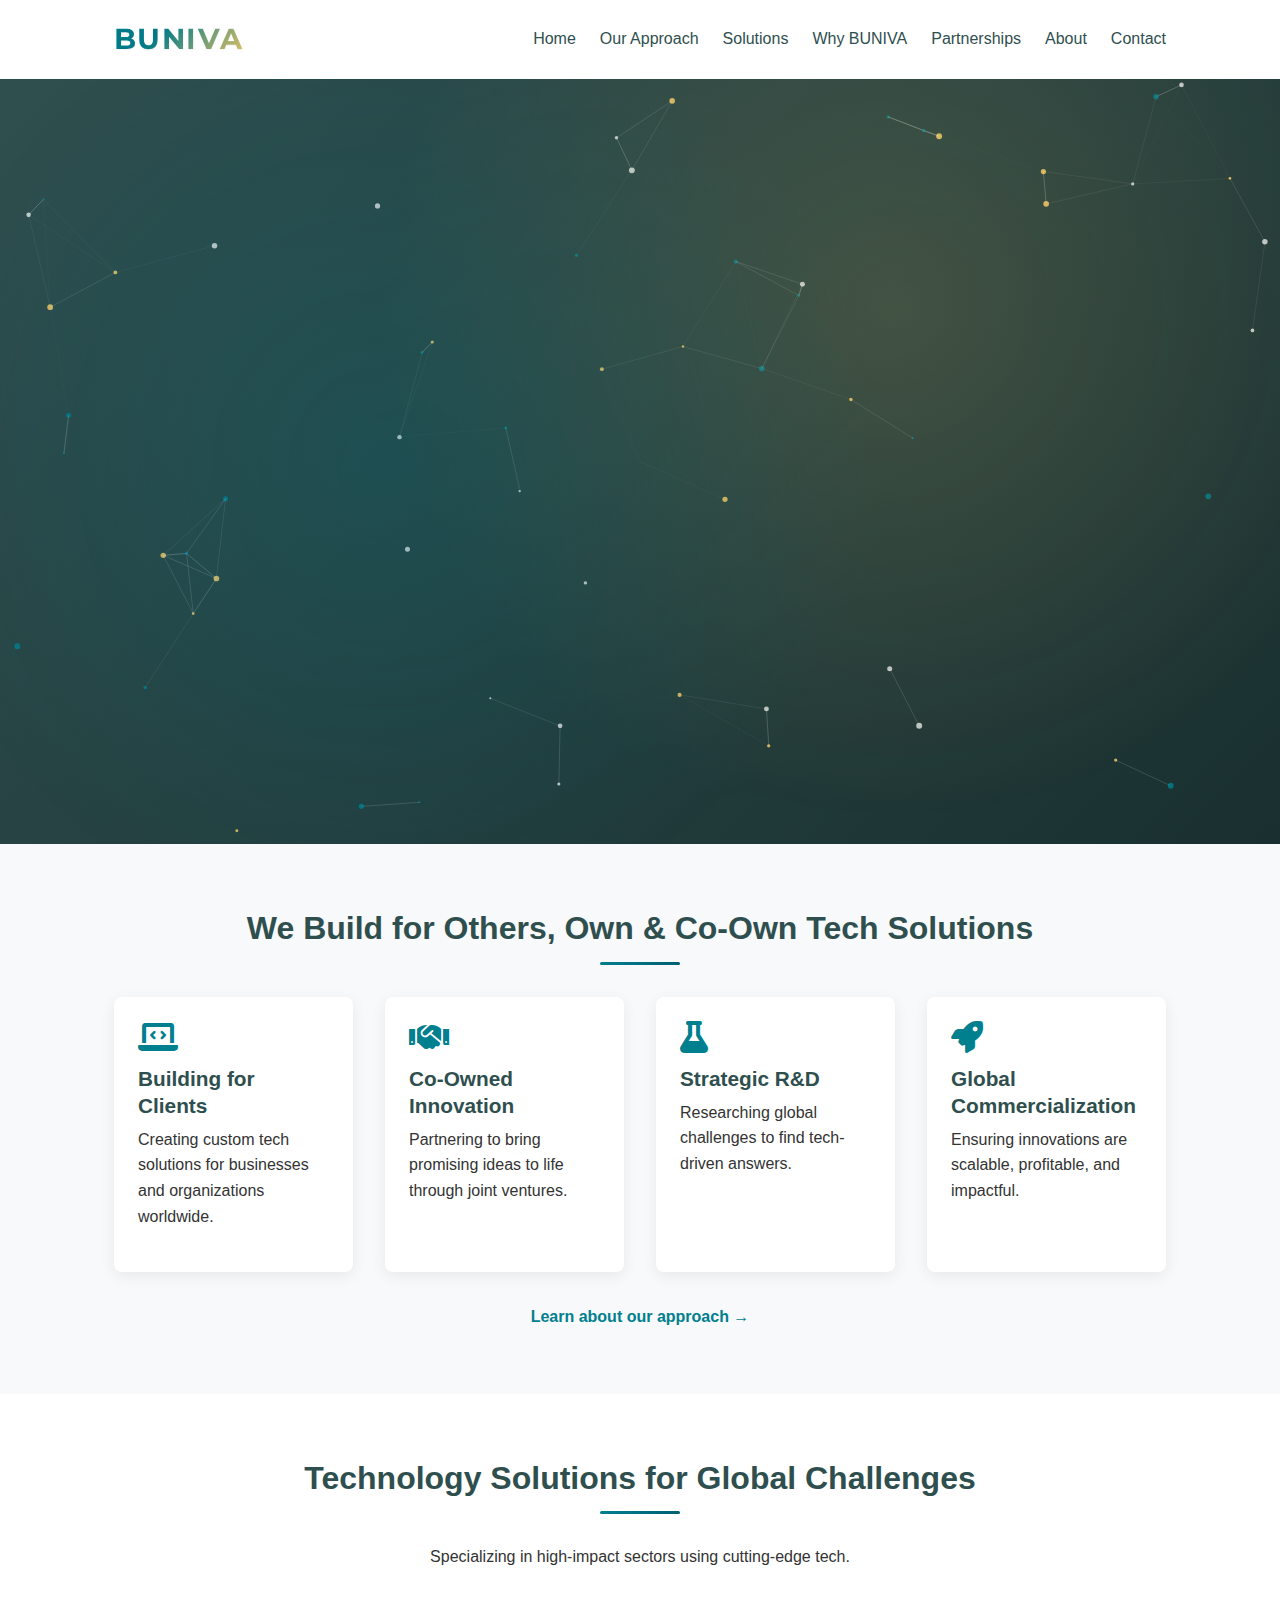
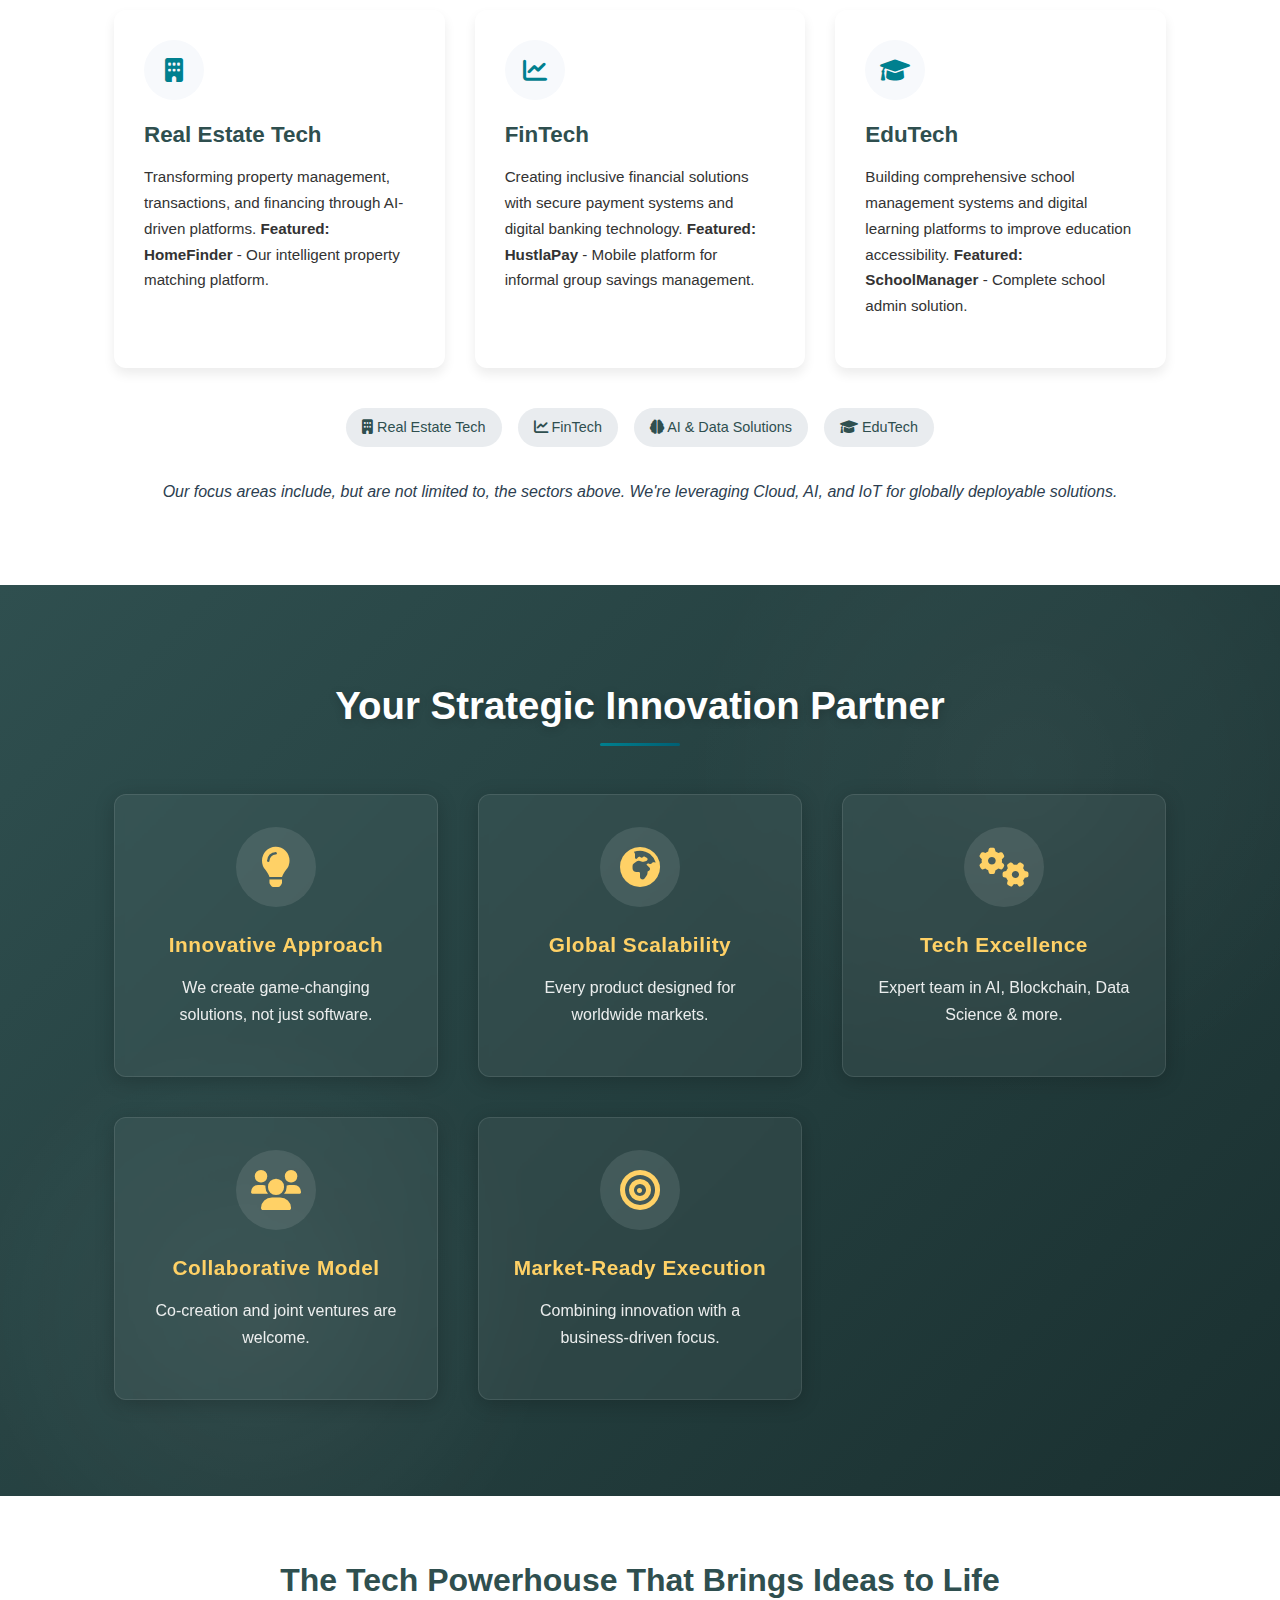
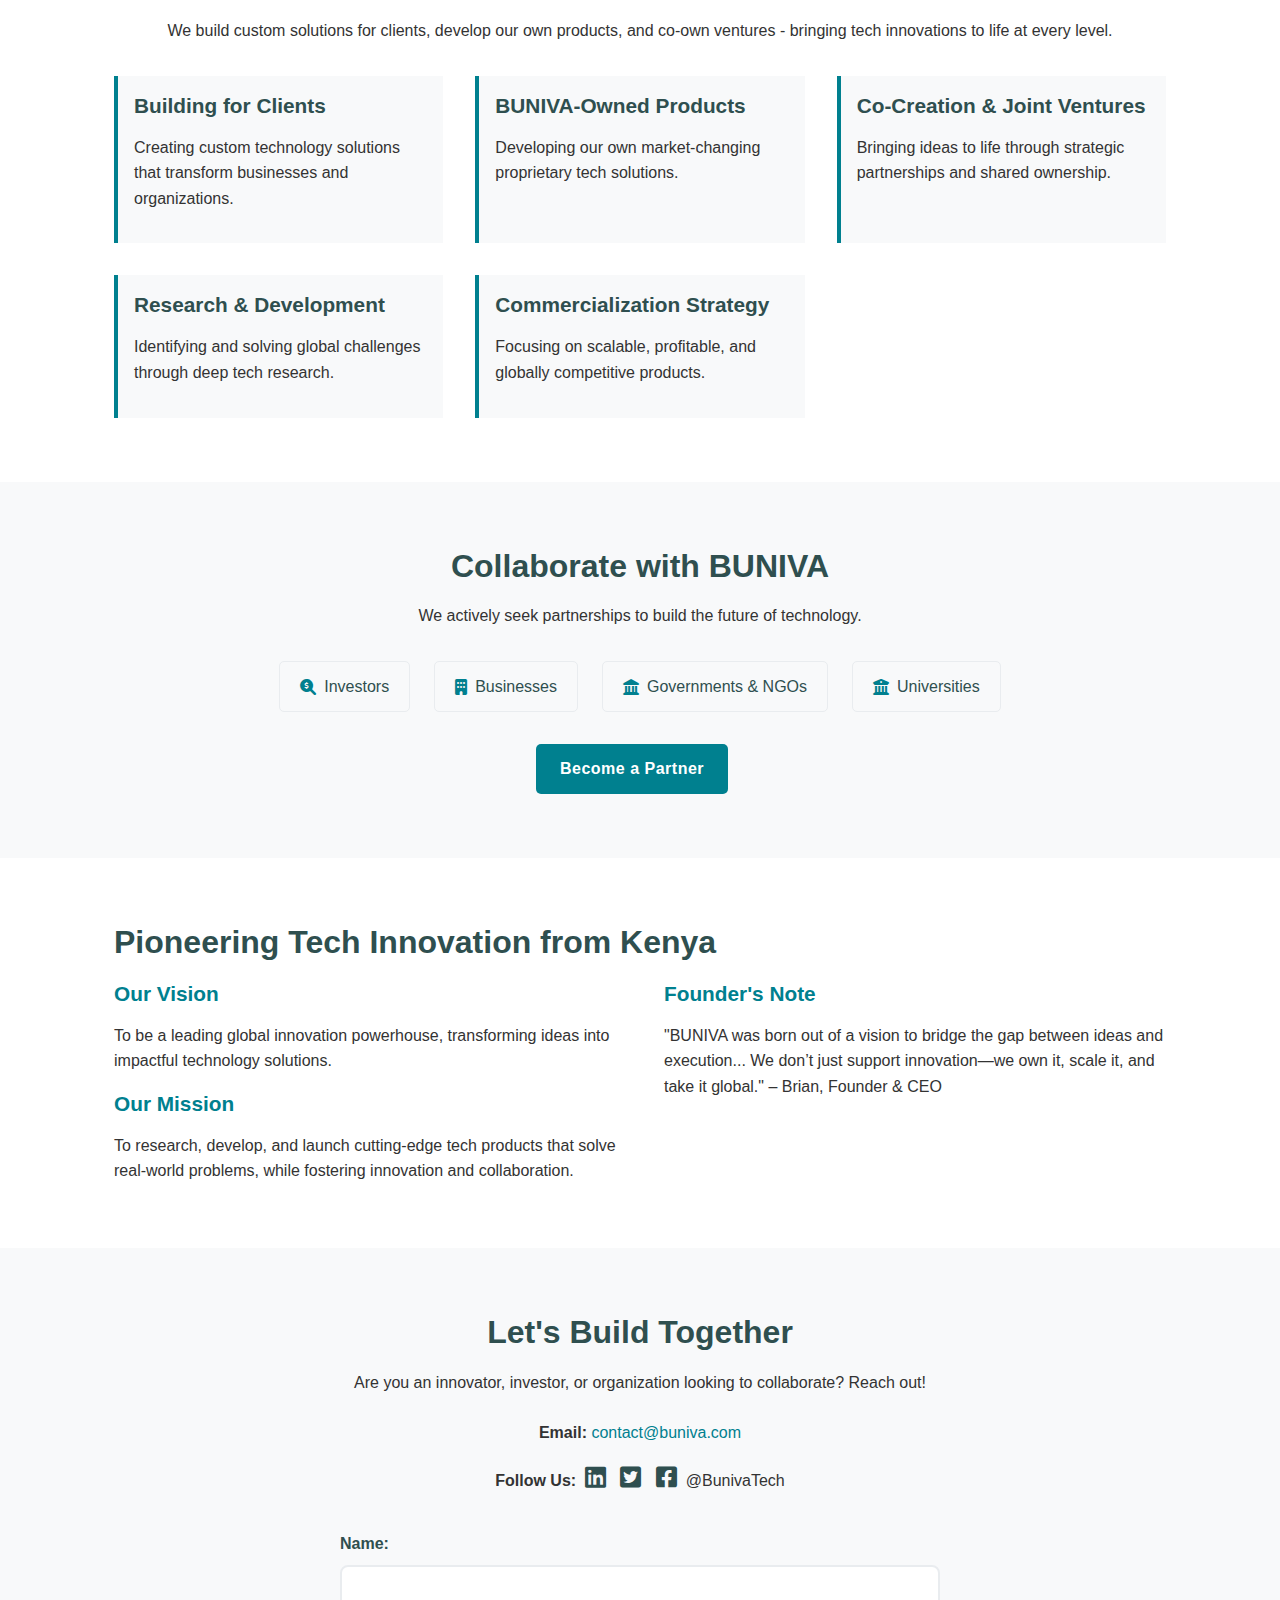
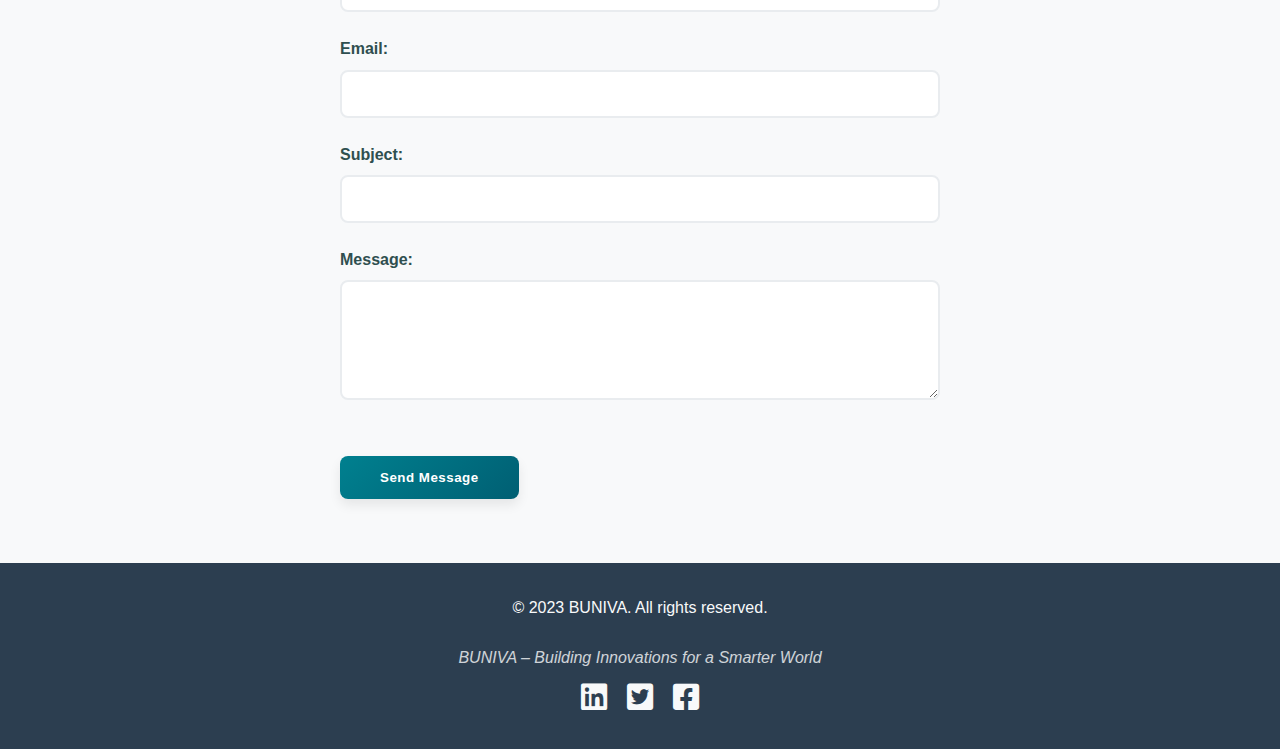
==== index.html @ febb6300 "Add files via upload" ====
<!DOCTYPE html>
<html lang="en">
<head>
    <meta charset="UTF-8">
    <meta name="viewport" content="width=device-width, initial-scale=1.0">    <title>BUNIVA - Building Innovations for a Smarter World</title>
    <!-- Google Fonts for Logo and Headings -->
    <link rel="preconnect" href="https://fonts.googleapis.com">
    <link rel="preconnect" href="https://fonts.gstatic.com" crossorigin>
    <link href="https://fonts.googleapis.com/css2?family=Montserrat:wght@400;500;600;700&family=Raleway:wght@400;500;600;700&display=swap" rel="stylesheet">
    <link rel="stylesheet" href="style.css">
    <!-- Link to Font Awesome for icons -->
    <link rel="stylesheet" href="https://cdnjs.cloudflare.com/ajax/libs/font-awesome/6.0.0/css/all.min.css">
</head>
<body>

    <header class="site-header">
        <div class="container header-container">
            <a href="#home" class="logo">BUNIVA</a>
            <nav class="main-nav" id="main-nav">
                <button class="nav-close-btn" id="nav-close-btn" aria-label="Close menu">×</button>
                <ul>
                    <li><a href="#home">Home</a></li>
                    <li><a href="#approach">Our Approach</a></li>
                    <li><a href="#solutions">Solutions</a></li>
                    <li><a href="#why-buniva">Why BUNIVA</a></li>
                    <li><a href="#partnerships">Partnerships</a></li>
                    <li><a href="#about">About</a></li>
                    <li><a href="#contact">Contact</a></li>
                </ul>
            </nav>
            <button class="nav-toggle-btn" id="nav-toggle-btn" aria-label="Open menu">☰</button>
        </div>
    </header>

    <main>        <!-- 1. Hero Section -->
        <section id="home" class="hero-section">
            <div id="particles-container" class="particles-container"></div>
            <div class="hero-gradient-overlay"></div>
            <div class="container">                <h1 class="dynamic-text">Bringing Tech Ideas to <span class="highlight">Life at Global Scale.</span></h1>
                <p class="subtitle">A tech powerhouse from Kenya that builds, owns, and co-owns impactful solutions for clients worldwide.</p>
                <div class="cta-buttons">
                    <a href="#solutions" class="btn btn-primary">Explore Solutions</a>
                    <a href="#partnerships" class="btn btn-secondary">Partner With Us</a>
                </div>
            </div>
        </section><!-- What We Do Snippet -->
        <section class="what-we-do-snippet">
            <div class="container">                 <h2 class="section-title animate-on-scroll">We Build for Others, Own & Co-Own Tech Solutions</h2>
                 <div class="features-grid">
                     <div class="feature-item animate-on-scroll" data-delay="0">
                         <i class="fas fa-laptop-code fa-2x"></i>
                         <h3>Building for Clients</h3>
                         <p>Creating custom tech solutions for businesses and organizations worldwide.</p>
                     </div>
                     <div class="feature-item animate-on-scroll" data-delay="150">
                         <i class="fas fa-handshake fa-2x"></i>
                         <h3>Co-Owned Innovation</h3>
                         <p>Partnering to bring promising ideas to life through joint ventures.</p>
                     </div>
                     <div class="feature-item animate-on-scroll" data-delay="300">
                         <i class="fas fa-flask fa-2x"></i>
                         <h3>Strategic R&D</h3>
                         <p>Researching global challenges to find tech-driven answers.</p>
                     </div>
                      <div class="feature-item animate-on-scroll" data-delay="450">
                         <i class="fas fa-rocket fa-2x"></i>
                         <h3>Global Commercialization</h3>
                         <p>Ensuring innovations are scalable, profitable, and impactful.</p>
                     </div>
                 </div>
                 <a href="#approach" class="link-more">Learn about our approach →</a>
            </div>
        </section>        <!-- 3. Solutions & Focus Areas -->
        <section id="solutions" class="solutions-section">
            <div class="container">
                <h2 class="section-title animate-on-scroll">Technology Solutions for Global Challenges</h2>
                <p class="animate-on-scroll">Specializing in high-impact sectors using cutting-edge tech.</p>
                
                <!-- New detailed solutions cards -->                <div class="solutions-cards">
                    <div class="solution-card animate-on-scroll" data-delay="100">
                        <div class="solution-icon">
                            <i class="fas fa-building"></i>
                        </div>
                        <h3>Real Estate Tech</h3>
                        <p>Transforming property management, transactions, and financing through AI-driven platforms. <strong>Featured: HomeFinder</strong> - Our intelligent property matching platform.</p>
                    </div>
                    
                    <div class="solution-card animate-on-scroll" data-delay="200">
                        <div class="solution-icon">
                            <i class="fas fa-chart-line"></i>
                        </div>
                        <h3>FinTech</h3>
                        <p>Creating inclusive financial solutions with secure payment systems and digital banking technology. <strong>Featured: HustlaPay</strong> - Mobile platform for informal group savings management.</p>
                    </div>
                    
                    <div class="solution-card animate-on-scroll" data-delay="300">
                        <div class="solution-icon">
                            <i class="fas fa-graduation-cap"></i>
                        </div>
                        <h3>EduTech</h3>
                        <p>Building comprehensive school management systems and digital learning platforms to improve education accessibility. <strong>Featured: SchoolManager</strong> - Complete school admin solution.</p>
                    </div>
                </div>
                  <div class="focus-areas-grid">
                    <div class="focus-area animate-on-scroll" data-delay="0"><i class="fas fa-building"></i> Real Estate Tech</div>
                    <div class="focus-area animate-on-scroll" data-delay="100"><i class="fas fa-chart-line"></i> FinTech</div>
                    <div class="focus-area animate-on-scroll" data-delay="200"><i class="fas fa-brain"></i> AI & Data Solutions</div>
                    <div class="focus-area animate-on-scroll" data-delay="300"><i class="fas fa-graduation-cap"></i> EduTech</div>
                </div>
                <p class="tech-highlight animate-on-scroll" data-delay="400">Our focus areas include, but are not limited to, the sectors above. We're leveraging Cloud, AI, and IoT for globally deployable solutions.</p>
            </div>
        </section><!-- 4. Why BUNIVA / UVP Highlights -->
        <section id="why-buniva" class="why-buniva-section">
            <div class="container">
                <h2 class="section-title animate-on-scroll">Your Strategic Innovation Partner</h2>
                <div class="benefits-grid">
                    <div class="benefit-item animate-on-scroll" data-delay="0">
                        <i class="fas fa-lightbulb fa-2x"></i>
                        <h3>Innovative Approach</h3>
                        <p>We create game-changing solutions, not just software.</p>
                    </div>
                    <div class="benefit-item animate-on-scroll" data-delay="150">
                        <i class="fas fa-globe-africa fa-2x"></i>
                        <h3>Global Scalability</h3>
                        <p>Every product designed for worldwide markets.</p>
                    </div>
                    <div class="benefit-item animate-on-scroll" data-delay="300">
                        <i class="fas fa-cogs fa-2x"></i>
                        <h3>Tech Excellence</h3>
                        <p>Expert team in AI, Blockchain, Data Science & more.</p>
                    </div>
                    <div class="benefit-item animate-on-scroll" data-delay="450">
                        <i class="fas fa-users fa-2x"></i>
                        <h3>Collaborative Model</h3>
                        <p>Co-creation and joint ventures are welcome.</p>
                    </div>
                    <div class="benefit-item animate-on-scroll" data-delay="600">
                        <i class="fas fa-bullseye fa-2x"></i>
                        <h3>Market-Ready Execution</h3>
                        <p>Combining innovation with a business-driven focus.</p>
                    </div>
                </div>
            </div>
        </section>

        <!-- 2. Our Approach -->
        <section id="approach" class="approach-section">
            <div class="container">                <h2>The Tech Powerhouse That Brings Ideas to Life</h2>
                <p>We build custom solutions for clients, develop our own products, and co-own ventures - bringing tech innovations to life at every level.</p>
                <div class="approach-details">
                    <article>
                        <h3>Building for Clients</h3>
                        <p>Creating custom technology solutions that transform businesses and organizations.</p>
                    </article>
                     <article>
                        <h3>BUNIVA-Owned Products</h3>
                        <p>Developing our own market-changing proprietary tech solutions.</p>
                    </article>
                     <article>
                        <h3>Co-Creation & Joint Ventures</h3>
                        <p>Bringing ideas to life through strategic partnerships and shared ownership.</p>
                    </article>
                     <article>
                        <h3>Research & Development</h3>
                        <p>Identifying and solving global challenges through deep tech research.</p>
                    </article>
                     <article>
                        <h3>Commercialization Strategy</h3>
                        <p>Focusing on scalable, profitable, and globally competitive products.</p>
                    </article>
                </div>
            </div>
        </section>

        <!-- 5. Partnerships -->
        <section id="partnerships" class="partnerships-section">
            <div class="container">
                <h2>Collaborate with BUNIVA</h2>
                <p>We actively seek partnerships to build the future of technology.</p>
                <div class="partner-types">
                    <div><i class="fas fa-search-dollar"></i> Investors</div>
                    <div><i class="fas fa-building"></i> Businesses</div>
                    <div><i class="fas fa-landmark"></i> Governments & NGOs</div>
                    <div><i class="fas fa-university"></i> Universities</div>
                </div>
                <a href="#contact" class="btn btn-primary">Become a Partner</a>
            </div>
        </section>

        <!-- 6. About Us -->
        <section id="about" class="about-section">
            <div class="container">
                <h2>Pioneering Tech Innovation from Kenya</h2>
                <div class="about-content">
                    <div>
                        <h3>Our Vision</h3>
                        <p>To be a leading global innovation powerhouse, transforming ideas into impactful technology solutions.</p>
                        <h3>Our Mission</h3>
                        <p>To research, develop, and launch cutting-edge tech products that solve real-world problems, while fostering innovation and collaboration.</p>
                    </div>
                    <div>
                        <h3>Founder's Note</h3>
                        <p>"BUNIVA was born out of a vision to bridge the gap between ideas and execution... We don’t just support innovation—we own it, scale it, and take it global." – Brian, Founder & CEO</p>
                    </div>
                </div>
            </div>
        </section>

        <!-- 7. Contact Us -->
        <section id="contact" class="contact-section">
            <div class="container">
                <h2>Let's Build Together</h2>
                <p>Are you an innovator, investor, or organization looking to collaborate? Reach out!</p>
                <div class="contact-details">
                    <p><strong>Email:</strong> <a href="mailto:contact@buniva.com">contact@buniva.com</a></p>
                    <p><strong>Follow Us:</strong>
                       <span class="social-links-inline">
                          <a href="#" aria-label="LinkedIn"><i class="fab fa-linkedin"></i></a>
                          <a href="#" aria-label="Twitter"><i class="fab fa-twitter-square"></i></a>
                          <a href="#" aria-label="Facebook"><i class="fab fa-facebook-square"></i></a>
                       </span> @BunivaTech
                    </p>
                </div>
                <form action="#" method="post" class="contact-form">
                    <div class="form-group">
                        <label for="name">Name:</label>
                        <input type="text" id="name" name="name" required>
                    </div>
                    <div class="form-group">
                        <label for="email">Email:</label>
                        <input type="email" id="email" name="email" required>
                    </div>
                    <div class="form-group">
                        <label for="subject">Subject:</label>
                        <input type="text" id="subject" name="subject">
                    </div>
                    <div class="form-group">
                        <label for="message">Message:</label>
                        <textarea id="message" name="message" rows="5" required></textarea>
                    </div>
                    <button type="submit" class="btn btn-primary">Send Message</button>
                </form>
            </div>
        </section>
    </main>

    <footer class="site-footer">
        <div class="container">
            <div class="footer-content">
                <p>© 2023 BUNIVA. All rights reserved.</p>
                <p class="tagline">BUNIVA – Building Innovations for a Smarter World</p>
                <div class="social-links">
                    <!-- Add actual social media links here -->
                    <a href="#" aria-label="LinkedIn"><i class="fab fa-linkedin fa-lg"></i></a>
                    <a href="#" aria-label="Twitter"><i class="fab fa-twitter-square fa-lg"></i></a>
                    <a href="#" aria-label="Facebook"><i class="fab fa-facebook-square fa-lg"></i></a>
                </div>
            </div>
        </div>
    </footer>    <script src="script.js"></script>
    <script src="animations.js"></script>
    <script src="particles.js"></script>
    
    <div class="scroll-nav-buttons" id="scroll-nav-buttons">
        <button id="scroll-up-btn" class="scroll-btn" aria-label="Scroll Up" title="Scroll Up">
            <i class="fas fa-arrow-up"></i>
        </button>
        <button id="scroll-down-btn" class="scroll-btn" aria-label="Scroll Down" title="Scroll Down">
            <i class="fas fa-arrow-down"></i>
        </button>
    </div>

    
</body>
</html>
---- style.css ----
/* --- Base Styles & Variables (Enhanced Modern Palette) --- */
:root {
    --primary-color: #00808f; /* Enhanced Teal */
    --secondary-color: #2F4F4F; /* Dark Slate Gray */
    --accent-color: #ffd166; /* Refined Gold */
    --light-gray: #f8f9fa;
    --medium-gray: #e9ecef;
    --dark-gray: #2c3e50; /* Deeper dark for better contrast */
    --text-color: #333; /* Standard text color */
    --white: #ffffff;
    --off-white: #f7f9fc; /* Subtle off-white for layered backgrounds */
    --gradient-primary: linear-gradient(135deg, var(--primary-color) 0%, #005f73 100%);
    --gradient-accent: linear-gradient(135deg, #ffd166 0%, #ffb347 100%);
    --logo-gradient: linear-gradient(135deg, var(--primary-color) 35%, var(--accent-color) 100%);
    --box-shadow-sm: 0 4px 6px rgba(0,0,0,0.05);
    --box-shadow-md: 0 6px 12px rgba(0,0,0,0.08);
    --box-shadow-lg: 0 15px 25px rgba(0,0,0,0.1);
    --transition-fast: 0.2s ease;
    --transition-normal: 0.3s ease;
    --border-radius-sm: 4px;
    --border-radius-md: 8px;
    --border-radius-lg: 12px;
    --font-primary: 'Segoe UI', 'Helvetica Neue', Arial, Tahoma, Geneva, Verdana, sans-serif;
    --font-logo: 'Montserrat', 'Raleway', var(--font-primary);
    --base-font-size: 16px;
    --spacing-unit: 1rem; /* 16px */
}

* {
    box-sizing: border-box;
    margin: 0;
    padding: 0;
}

html {
    scroll-behavior: smooth; /* Smooth scroll for anchor links */
    font-size: var(--base-font-size);
}

body {
    font-family: var(--font-primary); /* Apply base font here */
    line-height: 1.6;
    color: var(--text-color);
    background-color: var(--white);
    /* Add anti-aliasing for potentially smoother fonts */
    -webkit-font-smoothing: antialiased;
    -moz-osx-font-smoothing: grayscale;
}

/* --- Utility Classes --- */
.container {
    max-width: 1100px;
    margin: 0 auto;
    padding: 0 calc(var(--spacing-unit) * 1.5); /* 24px */
}

/* Ensure headings inherit base font */
h1, h2, h3, h4 {
    color: var(--secondary-color); /* Use Dark Slate Gray for headings */
    margin-bottom: var(--spacing-unit);
    line-height: 1.3;
    font-family: var(--font-primary); /* Explicitly set */
}

h1 { font-size: 2.8rem; }
h2 { font-size: 2rem; }
h3 { font-size: 1.4rem; }

/* Ensure paragraphs inherit */
p {
    margin-bottom: var(--spacing-unit);
    font-family: var(--font-primary); /* Explicitly set */
}

a {
    color: var(--primary-color); /* Links use Teal */
    text-decoration: none;
    transition: color 0.3s ease;
}

a:hover {
    color: var(--accent-color); /* Hover uses Gold */
}

section {
    padding: calc(var(--spacing-unit) * 4) 0; /* 64px top/bottom padding */
}

section:nth-child(even) {
     background-color: var(--light-gray);
}

/* --- Header & Navigation --- */
/* Enhanced header transitions */
.site-header {
    background-color: var(--white);
    padding: var(--spacing-unit) 0;
    position: sticky;
    top: 0;
    z-index: 1000;
    transition: all 0.4s ease;
    border-bottom: 1px solid transparent;
}

.site-header.scrolled {
    background-color: rgba(255, 255, 255, 0.98);
    box-shadow: var(--box-shadow-sm);
    padding: calc(var(--spacing-unit) * 0.6) 0;
    border-bottom: 1px solid var(--medium-gray);
}

.header-container {
    display: flex;
    justify-content: space-between;
    align-items: center;
}

.logo {
    font-family: var(--font-logo);
    font-size: 1.8rem;
    font-weight: 700;
    letter-spacing: 0.05em;
    color: var(--primary-color);
    text-decoration: none;
    position: relative;
    text-transform: uppercase;
    background: var(--logo-gradient);
    -webkit-background-clip: text;
    -webkit-text-fill-color: transparent;
    background-clip: text;
    text-shadow: 0 1px 1px rgba(0,0,0,0.05);
    transition: all var(--transition-normal);
}

.logo:hover {
    transform: scale(1.02);
    letter-spacing: 0.07em;
}

.main-nav ul {
    list-style: none;
    display: flex;
}

.main-nav li {
    margin-left: calc(var(--spacing-unit) * 1.5); /* 24px */
}

.main-nav a {
    color: var(--secondary-color); /* Nav links use Dark Slate Gray */
    font-weight: 500;
    padding: 0.5rem 0;
    position: relative;
    font-family: var(--font-primary); /* Ensure nav links use the correct font */
}

.main-nav a::after {
    content: '';
    position: absolute;
    bottom: 0;
    left: 0;
    width: 0;
    height: 2px;
    background-color: var(--accent-color); /* Underline uses Gold */
    transition: width 0.3s ease;
}

.main-nav a:hover::after,
.main-nav a.active::after { /* Add 'active' class via JS if needed */
    width: 100%;
}

.nav-toggle-btn,
.nav-close-btn {
    display: none; /* Hidden on desktop */
    background: none;
    border: none;
    font-size: 1.8rem;
    cursor: pointer;
    color: var(--secondary-color); /* Hamburger/Close icons */
}

/* --- Buttons --- */
.btn {
    display: inline-block;
    padding: calc(var(--spacing-unit) * 0.75) calc(var(--spacing-unit) * 1.5); /* 12px 24px */
    border: none;
    border-radius: 5px;
    font-weight: bold;
    text-align: center;
    cursor: pointer;
    transition: background-color 0.3s ease, transform 0.2s ease;
    margin-right: var(--spacing-unit); /* Default margin, overridden by flex gap where needed */
    font-family: inherit; /* *** Ensure buttons inherit font *** */
    letter-spacing: 0.5px; /* Optional: slightly increase spacing */
}

.btn-primary {
    background-color: var(--primary-color); /* Teal background */
    color: var(--white);
}

.btn-primary:hover {
    background-color: var(--secondary-color); /* Dark Slate Gray on hover */
    color: var(--white);
    transform: translateY(-2px);
}

.btn-secondary {
    background-color: transparent;
    color: var(--primary-color); /* Teal text/border */
    border: 2px solid var(--primary-color);
}

.btn-secondary:hover {
    background-color: var(--primary-color); /* Teal fill on hover */
    color: var(--white);
    transform: translateY(-2px);
}

/* --- Hero Section --- */
.hero-section {
    position: relative;
    background: linear-gradient(135deg, var(--secondary-color) 0%, #1a3030 100%);
    color: var(--white);
    text-align: center;
    padding: calc(var(--spacing-unit) * 8) 0;
    overflow: hidden;
    min-height: 85vh; /* Make hero section taller */
    display: flex;
    align-items: center;
    justify-content: center;
}

/* Particles container */
.particles-container {
    position: absolute;
    top: 0;
    left: 0;
    width: 100%;
    height: 100%;
    z-index: 1;
}

/* Dynamic gradient overlay */
.hero-gradient-overlay {
    position: absolute;
    top: 0;
    left: 0;
    width: 100%;
    height: 100%;
    background: radial-gradient(circle at 30% 50%, rgba(0, 128, 143, 0.25) 0%, transparent 50%),
                radial-gradient(circle at 70% 30%, rgba(255, 209, 102, 0.18) 0%, transparent 50%);
    z-index: 2;
    opacity: 0.8;
    animation: pulseGradient 10s ease-in-out infinite;
}

@keyframes pulseGradient {
    0%, 100% { opacity: 0.6; transform: scale(1); }
    50% { opacity: 0.8; transform: scale(1.05); }
}

.hero-section .container {
    position: relative;
    z-index: 3; /* Place content above the background pattern and gradient */
}

.hero-section h1 {
    color: var(--white);
    margin-bottom: calc(var(--spacing-unit) * 1.5);
    font-size: 3.8rem;
    font-weight: 700;
    letter-spacing: -0.5px;
    text-shadow: 0 0 15px rgba(0, 128, 143, 0.5);
    line-height: 1.2;
    opacity: 0; /* Start invisible for animation */
    transform: translateY(20px);
    animation: fadeSlideUp 1s ease forwards 0.2s;
}

/* Dynamic highlight in heading */
.hero-section .highlight {
    background: linear-gradient(90deg, var(--primary-color) 0%, #00b4cc 50%, var(--primary-color) 100%);
    background-size: 200% auto;
    background-clip: text;
    -webkit-background-clip: text;
    color: transparent;
    display: inline-block;
    animation: gradientFlow 5s ease infinite;
    text-shadow: none;
    position: relative;
}

.hero-section .highlight::after {
    content: '';
    position: absolute;
    bottom: -5px;
    left: 0;
    width: 100%;
    height: 2px;
    background: var(--gradient-primary);
    background-size: 200% auto;
    animation: gradientFlow 5s ease infinite;
}

@keyframes gradientFlow {
    0% { background-position: 0% center; }
    50% { background-position: 100% center; }
    100% { background-position: 0% center; }
}

.hero-section .subtitle {
    font-size: 1.3rem;
    margin-bottom: calc(var(--spacing-unit) * 2.5);
    opacity: 0;
    transform: translateY(20px);
    animation: fadeSlideUp 1s ease forwards 0.4s;
    max-width: 700px;
    margin-left: auto;
    margin-right: auto;
    line-height: 1.7;
}

/* Animation for hero content */
@keyframes fadeSlideUp {
    to {
        opacity: 1;
        transform: translateY(0);
    }
}

.hero-section .cta-buttons {
    margin-top: calc(var(--spacing-unit) * 2.5);
    display: flex;
    justify-content: center;
    align-items: center;
    flex-wrap: wrap;
    gap: var(--spacing-unit);
    opacity: 0;
    animation: fadeIn 1s ease forwards 0.6s;
}

@keyframes fadeIn {
    to {
        opacity: 1;
    }
}

/* Enhanced CTA Buttons */
.hero-section .btn {
    font-family: inherit;
    margin-right: 0; /* Remove default margin */
    padding: calc(var(--spacing-unit) * 0.9) calc(var(--spacing-unit) * 2);
    border-radius: var(--border-radius-md);
    font-size: 1.05rem;
    letter-spacing: 0.5px;
    box-shadow: var(--box-shadow-md);
    transition: all 0.3s ease;
}

.hero-section .btn-primary {
    background: var(--gradient-accent);
    color: var(--dark-gray);
    border: none;
    position: relative;
    overflow: hidden;
}

.hero-section .btn-primary::after {
    content: '';
    position: absolute;
    top: 0;
    left: 0;
    width: 100%;
    height: 100%;
    background: rgba(255, 255, 255, 0.15);
    transform: translateX(-100%);
    transition: transform 0.6s ease;
}

.hero-section .btn-primary:hover {
    transform: translateY(-3px) scale(1.02);
    box-shadow: var(--box-shadow-lg);
}

.hero-section .btn-primary:hover::after {
    transform: translateX(0);
}

.hero-section .btn-secondary {
    background-color: transparent;
    color: var(--white);
    border: 2px solid var(--primary-color);
    position: relative;
    overflow: hidden;
}

.hero-section .btn-secondary::after {
    content: '';
    position: absolute;
    top: 0;
    left: 0;
    width: 100%;
    height: 100%;
    background: rgba(0, 128, 143, 0.1);
    transform: translateX(-100%);
    transition: transform 0.6s ease;
}

.hero-section .btn-secondary:hover {
    background-color: rgba(0, 128, 143, 0.15);
    color: var(--white);
    border-color: var(--primary-color);
    transform: translateY(-3px) scale(1.02);
}

.hero-section .btn-secondary:hover::after {
    transform: translateX(0);
}

/* --- What We Do Snippet --- */
.what-we-do-snippet {
    text-align: center;
}
.features-grid {
    display: grid;
    grid-template-columns: repeat(auto-fit, minmax(220px, 1fr));
    gap: calc(var(--spacing-unit) * 2);
    margin-top: calc(var(--spacing-unit) * 2);
    text-align: left;
}
.feature-item {
    background-color: var(--white);
    padding: calc(var(--spacing-unit) * 1.5);
    border-radius: 8px;
    box-shadow: 0 4px 15px rgba(0,0,0,0.07);
    transition: transform 0.3s ease, box-shadow 0.3s ease;
    border-bottom: 3px solid transparent;
}
.feature-item:hover, .feature-item.hover {
    transform: translateY(-5px);
    box-shadow: var(--box-shadow-md);
    border-bottom: 3px solid var(--primary-color);
    background-color: var(--off-white);
}
/* Style the Feature icons */
.feature-item i {
    color: var(--primary-color); /* Consistent teal icons */
    margin-bottom: calc(var(--spacing-unit) * 0.75);
    display: block;
    transition: all 0.3s ease;
}
.feature-item:hover i {
    transform: scale(1.15);
    color: var(--accent-color); /* Consistent accent color on hover */
}
.feature-item h3 {
    margin-top: 0; /* Reset top margin if icon is present */
    margin-bottom: calc(var(--spacing-unit) * 0.5);
    font-size: 1.3rem; /* Slightly larger heading */
    color: var(--secondary-color);
}

.link-more {
    display: inline-block;
    margin-top: calc(var(--spacing-unit) * 2);
    font-weight: bold;
}

/* --- Solutions Section --- */
.solutions-section {
     text-align: center;
}
.focus-areas-grid {
    display: flex;
    flex-wrap: wrap;
    justify-content: center;
    gap: var(--spacing-unit);
    margin: calc(var(--spacing-unit) * 2) 0;
}
.focus-area {
    background-color: var(--medium-gray);
    color: var(--secondary-color);
    padding: calc(var(--spacing-unit) * 0.5) var(--spacing-unit);
    border-radius: 20px;
    font-size: 0.9rem;
    font-weight: 500;
    transition: transform 0.3s ease, background-color 0.3s ease;
}
.focus-area:hover {
    transform: translateY(-3px) scale(1.05);
    background-color: var(--accent-color);
    color: var(--secondary-color);
}
.tech-highlight {
    margin-top: calc(var(--spacing-unit) * 1.5);
    font-style: italic;
    color: var(--dark-gray);
}

/* --- Solutions Cards --- */
.solutions-cards {
    display: grid;
    grid-template-columns: repeat(auto-fit, minmax(300px, 1fr));
    gap: 30px;
    margin: 40px 0;
}

.solution-card {
    background: var(--white);
    border-radius: var(--border-radius-lg);
    box-shadow: var(--box-shadow-md);
    padding: 30px;
    text-align: left;
    transition: transform 0.3s ease, box-shadow 0.3s ease;
    position: relative;
    overflow: hidden;
    border-bottom: 3px solid transparent;
}

.solution-card::before {
    content: '';
    position: absolute;
    top: 0;
    left: 0;
    width: 100%;
    height: 5px;
    background: var(--gradient-primary);
    transform: scaleX(0);
    transform-origin: left;
    transition: transform 0.4s ease;
}

.solution-card:hover {
    transform: translateY(-10px);
    box-shadow: var(--box-shadow-lg);
    border-bottom: 3px solid var(--accent-color);
    background-color: var(--off-white);
}

.solution-card:hover::before {
    transform: scaleX(1);
}

.solution-card:hover .solution-icon {
    background: rgba(0, 128, 143, 0.1);
}

.solution-card:hover .solution-icon i {
    color: var(--accent-color);
    transform: scale(1.15);
}

.solution-icon {
    display: inline-flex;
    align-items: center;
    justify-content: center;
    width: 60px;
    height: 60px;
    background: var(--off-white);
    border-radius: 50%;
    margin-bottom: 20px;
}

.solution-icon i {
    font-size: 24px;
    color: var(--primary-color);
}

.solution-card h3 {
    margin-bottom: 15px;
    color: var(--secondary-color);
    font-size: 1.4rem;
}

.solution-card p {
    color: var(--text-color);
    font-size: 0.95rem;
    line-height: 1.7;
}

/* --- Why BUNIVA Section (Enhanced) --- */
.why-buniva-section {
    background: linear-gradient(135deg, var(--secondary-color) 0%, #1a3030 100%);
    color: var(--white);
    padding: calc(var(--spacing-unit) * 6) 0;
    position: relative;
    overflow: hidden;
}

/* Add subtle background pattern */
.why-buniva-section::before {
    content: "";
    position: absolute;
    top: 0;
    left: 0;
    width: 100%;
    height: 100%;
    background-image: 
        radial-gradient(circle at 20% 80%, rgba(255, 255, 255, 0.07) 0%, transparent 25%),
        radial-gradient(circle at 80% 20%, rgba(255, 255, 255, 0.05) 0%, transparent 30%);
    opacity: 0.8;
    z-index: 1;
}

.why-buniva-section .container {
    position: relative;
    z-index: 2;
}

.why-buniva-section h2 {
    color: var(--white);
    text-align: center;
    margin-bottom: calc(var(--spacing-unit) * 3);
    font-size: 2.4rem;
    font-weight: 700;
    text-shadow: 0 2px 10px rgba(0,0,0,0.2);
}

.benefits-grid {
    display: grid;
    /* Adjust columns for 5 items - start with 3 */
    grid-template-columns: repeat(3, 1fr);
    gap: calc(var(--spacing-unit) * 2.5); /* Increase gap slightly */
    margin-top: calc(var(--spacing-unit) * 2);
}

.benefit-item {
    text-align: center;
    transition: all 0.4s ease;
    background: rgba(255, 255, 255, 0.05);
    border-radius: var(--border-radius-lg);
    padding: calc(var(--spacing-unit) * 2);
    box-shadow: 0 4px 20px rgba(0, 0, 0, 0.2);
    border: 1px solid rgba(255, 255, 255, 0.1);
    backdrop-filter: blur(5px);
}

.benefit-item:hover, .benefit-item.hover {
    transform: translateY(-8px);
    background: rgba(255, 255, 255, 0.08);
    border-color: rgba(255, 255, 255, 0.2);
    box-shadow: 0 8px 25px rgba(0, 0, 0, 0.3);
}

.benefit-item:hover i, .benefit-item.hover i {
    transform: scale(1.2) rotate(5deg);
    transition: all 0.4s ease;
    color: var(--white);
}

/* Style the added icons */
.benefit-item i {
    color: var(--accent-color);
    font-size: 2.5rem;
    margin-bottom: calc(var(--spacing-unit) * 1.5);
    display: inline-block;
    background: rgba(255, 255, 255, 0.1);
    width: 80px;
    height: 80px;
    line-height: 80px;
    border-radius: 50%;
    transition: all 0.4s ease;
}

.benefit-item h3 {
    color: var(--accent-color);
    margin-bottom: calc(var(--spacing-unit) * 1);
    font-size: 1.3rem;
    font-weight: 600;
    letter-spacing: 0.5px;
}

.benefit-item p {
    color: rgba(255, 255, 255, 0.9);
    font-size: 1rem;
    line-height: 1.7;
    margin-left: auto;
    margin-right: auto;
    max-width: none;
}

/* --- Approach Section --- */
.approach-section {
    text-align: center;
}
.approach-details {
    display: grid;
    grid-template-columns: repeat(auto-fit, minmax(250px, 1fr));
    gap: calc(var(--spacing-unit) * 2);
    margin-top: calc(var(--spacing-unit) * 2);
    text-align: left;
}
.approach-details article {
    padding: var(--spacing-unit);
    border-left: 4px solid var(--primary-color); /* Teal border */
    background-color: var(--light-gray); /* Keep light background */
}
.approach-details article h3 {
    color: var(--secondary-color); /* Match other headings */
    font-size: 1.3rem;
}

/* --- Partnerships Section --- */
.partnerships-section {
    text-align: center;
}
.partner-types {
    display: flex;
    flex-wrap: wrap;
    justify-content: center;
    gap: calc(var(--spacing-unit) * 1.5);
    margin: calc(var(--spacing-unit) * 2) 0;
    font-weight: 500;
    color: var(--secondary-color);
}
.partner-types div {
    border: 1px solid var(--medium-gray);
    padding: calc(var(--spacing-unit) * 0.75) calc(var(--spacing-unit) * 1.25);
    border-radius: 5px;
    display: flex; /* Align icon and text */
    align-items: center;
    gap: calc(var(--spacing-unit) * 0.5); /* Space between icon and text */
}
.partner-types i {
    color: var(--primary-color); /* Teal icon */
}


/* --- About Section --- */
.about-content {
    display: grid;
    grid-template-columns: repeat(auto-fit, minmax(300px, 1fr));
    gap: calc(var(--spacing-unit) * 3);
    margin-top: var(--spacing-unit);
}
.about-content h3 {
    color: var(--primary-color); /* Teal headings */
    font-size: 1.3rem;
}
.about-content p:last-child {
    margin-bottom: 0;
}

/* --- Contact Section --- */
.contact-section {
    text-align: center;
}
.contact-details {
    margin: calc(var(--spacing-unit) * 1.5) 0;
    line-height: 1.8; /* Improve spacing */
}
.contact-details p { margin-bottom: calc(var(--spacing-unit) * 0.5); }

/* Style inline social links */
.social-links-inline a {
    color: var(--secondary-color); /* Dark Slate Gray icons */
    font-size: 1.5rem; /* Adjust size */
    margin: 0 calc(var(--spacing-unit) * 0.3);
    transition: color 0.3s ease;
}
.social-links-inline a:hover {
    color: var(--primary-color); /* Teal hover */
}

.contact-form {
    max-width: 600px;
    margin: calc(var(--spacing-unit) * 2) auto 0;
    text-align: left;
}

/* --- Contact Form Enhancements --- */
.form-group {
    position: relative;
    margin-bottom: calc(var(--spacing-unit) * 1.5);
}

.form-group input,
.form-group textarea {
    width: 100%;
    padding: calc(var(--spacing-unit) * 0.8) calc(var(--spacing-unit));
    border: 2px solid var(--medium-gray);
    border-radius: var(--border-radius-md);
    font-family: inherit;
    font-size: 1rem;
    background-color: var(--white);
    transition: border-color 0.3s ease, box-shadow 0.3s ease, transform 0.2s ease;
}

.form-group input:focus,
.form-group textarea:focus {
    outline: none;
    border-color: var(--primary-color);
    box-shadow: 0 0 0 3px rgba(0, 128, 143, 0.1);
    transform: translateY(-2px);
}

.form-group label {
    display: block;
    margin-bottom: calc(var(--spacing-unit) * 0.5);
    font-weight: 600;
    color: var(--secondary-color);
    transition: color 0.3s ease;
}

.form-group:focus-within label {
    color: var(--primary-color);
}

.contact-form button[type="submit"] {
    display: inline-block;
    padding: calc(var(--spacing-unit) * 0.9) calc(var(--spacing-unit) * 2.5);
    margin-top: calc(var(--spacing-unit) * 1.5);
    background: var(--gradient-primary);
    color: var(--white);
    font-weight: 600;
    letter-spacing: 0.5px;
    border-radius: var(--border-radius-md);
    border: none;
    cursor: pointer;
    box-shadow: var(--box-shadow-md);
    transition: all 0.3s ease;
}

.contact-form button[type="submit"]:hover {
    transform: translateY(-3px);
    box-shadow: var(--box-shadow-lg);
    filter: brightness(1.1);
}

/* --- Footer --- */
.site-footer {
    background-color: var(--dark-gray); /* Keep standard dark grey footer */
    color: var(--light-gray);
    padding: calc(var(--spacing-unit) * 2) 0;
    text-align: center;
}
.footer-content {
    display: flex;
    flex-direction: column;
    align-items: center;
    gap: calc(var(--spacing-unit) * 0.5);
}
.footer-content .tagline {
    font-style: italic;
    opacity: 0.8;
    margin: 0;
}
.social-links a {
    color: var(--light-gray);
    margin: 0 calc(var(--spacing-unit) * 0.5);
    font-size: 1.5rem; /* Consistent icon size */
}
.social-links a:hover {
    color: var(--accent-color); /* Gold hover for social links */
    transform: scale(1.1); /* Slight scale on hover */
    transition: color 0.3s ease, transform 0.3s ease;
}


/* --- Responsive Design --- */
@media (max-width: 992px) { /* Adjust breakpoint if needed */
    .benefits-grid {
        grid-template-columns: repeat(2, 1fr); /* 2 columns on medium screens */
    }
}

@media (max-width: 768px) {
    h1 { font-size: 2.2rem; }
    h2 { font-size: 1.8rem; }

    .container {
        padding: 0 var(--spacing-unit); /* 16px */
    }

    /* Mobile Navigation */
    .main-nav {
        position: fixed;
        top: 0;
        right: -100%; /* Start hidden off-screen */
        width: 70%;
        max-width: 300px;
        height: 100vh;
        background-color: var(--white);
        box-shadow: -2px 0 5px rgba(0,0,0,0.2);
        transition: right 0.4s ease-in-out;
        padding-top: calc(var(--spacing-unit) * 4);
        z-index: 1001; /* Above header */
    }
    .main-nav.active {
        right: 0; /* Slide in */
    }
    .main-nav ul {
        flex-direction: column;
        align-items: center;
    }
    .main-nav li {
        margin: var(--spacing-unit) 0;
        width: 100%;
        text-align: center;
    }
    .main-nav a {
        display: block;
        padding: var(--spacing-unit) 0;
        font-family: var(--font-primary); /* Reiterate font for mobile nav links */
    }
     .main-nav a::after { /* Remove underline effect on mobile nav items */
        display: none;
    }

    .nav-toggle-btn {
        display: block; /* Show hamburger */
    }
    .nav-close-btn {
        display: block; /* Show close button inside menu */
        position: absolute;
        top: var(--spacing-unit);
        right: var(--spacing-unit);
        font-size: 2rem;
    }

    .features-grid,
    .approach-details {
        grid-template-columns: 1fr; /* Stack items */
    }

    .about-content {
         grid-template-columns: 1fr;
    }

     .contact-form {
        max-width: 95%;
    }

    /* Adjust hero button layout for stacking */
    .hero-section .cta-buttons {
        flex-direction: column; /* Stack buttons vertically */
        align-items: center; /* Center stack */
    }
    .hero-section .btn {
        width: 80%; /* Make buttons wider on mobile */
        max-width: 300px; /* Optional: max width */
        margin-right: 0; /* Ensure no margin when stacked */
    }

     /* Adjust Partner Types for Mobile */
     .partner-types {
        flex-direction: column;
        align-items: center;
     }
}

@media (max-width: 576px) { /* Adjust breakpoint if needed */
    .benefits-grid {
        grid-template-columns: 1fr; /* 1 column on small screens */
    }
    .benefit-item p {
         max-width: none; /* Allow text to fill width on mobile */
    }
}

/* --- Scroll Navigation Buttons --- */
.scroll-nav-buttons {
    position: fixed;
    bottom: 30px;
    right: 30px;
    z-index: 999; /* Below header if it's 1000 */
    display: flex;
    flex-direction: column;
    gap: 10px;
    /* --- Initially Hidden --- */
    opacity: 0;
    visibility: hidden;
    transform: translateY(20px); /* Start slightly lower */
    transition: opacity 0.4s ease, visibility 0.4s ease, transform 0.4s ease;
}

/* Style to show buttons when active */
.scroll-nav-buttons.visible {
    opacity: 1;
    visibility: visible;
    transform: translateY(0); /* Slide into place */
}

.scroll-btn {
    background-color: rgba(47, 79, 79, 0.8); /* Semi-transparent Dark Slate Gray */
    color: var(--white);
    border: none;
    border-radius: 50%; /* Circular buttons */
    width: 45px;
    height: 45px;
    font-size: 1rem;
    cursor: pointer;
    display: flex;
    justify-content: center;
    align-items: center;
    box-shadow: var(--box-shadow-md);
    transition: background-color 0.3s ease, transform 0.2s ease, opacity 0.3s ease;
    position: relative;
    overflow: hidden;
}

.scroll-btn::after {
    content: '';
    position: absolute;
    top: 50%;
    left: 50%;
    width: 100%;
    height: 100%;
    background: radial-gradient(circle, rgba(255,255,255,0.3) 0%, rgba(255,255,255,0) 70%);
    transform: translate(-50%, -50%) scale(0);
    transition: transform 0.4s ease-out;
    border-radius: 50%;
}

.scroll-btn:hover {
    background-color: var(--primary-color); /* Teal on hover */
    transform: scale(1.1);
}

.scroll-btn:hover::after {
    transform: translate(-50%, -50%) scale(2);
}

.scroll-btn:disabled {
    opacity: 0.4;
    cursor: not-allowed;
    background-color: rgba(100, 100, 100, 0.6); /* Dimmed grey when disabled */
    transform: scale(1); /* No scale effect when disabled */
}

.scroll-btn:disabled:hover {
     background-color: rgba(100, 100, 100, 0.6); /* Keep hover same as disabled */
}

/* Specific icon adjustments if needed */
.scroll-btn i {
    line-height: 1; /* Ensure icon centers properly */
}

/* Media query to potentially hide on very small screens if they obstruct */
@media (max-width: 576px) {
    .scroll-nav-buttons {
        bottom: 20px;
        right: 20px;
    }
     .scroll-btn {
        width: 40px;
        height: 40px;
        font-size: 0.9rem;
    }
}

/* --- Animation Styles --- */
.animate-on-scroll {
    opacity: 1; /* Make elements visible by default */
    transition: opacity 0.6s ease, transform 0.6s ease;
}

.animate-on-scroll.animated {
    opacity: 1;
    transform: translateY(0);
}

/* Add staggered delay based on data-delay attribute */
[data-delay="150"].animate-on-scroll {
    transition-delay: 0.15s;
}

[data-delay="300"].animate-on-scroll {
    transition-delay: 0.3s;
}

[data-delay="450"].animate-on-scroll {
    transition-delay: 0.45s;
}

/* Enhanced section titles */
.section-title {
    position: relative;
    padding-bottom: 15px;
    margin-bottom: 30px;
}

.section-title::after {
    content: '';
    position: absolute;
    bottom: 0;
    left: 50%;
    transform: translateX(-50%);
    width: 80px;
    height: 3px;
    background: var(--gradient-primary);
    border-radius: 2px;
}
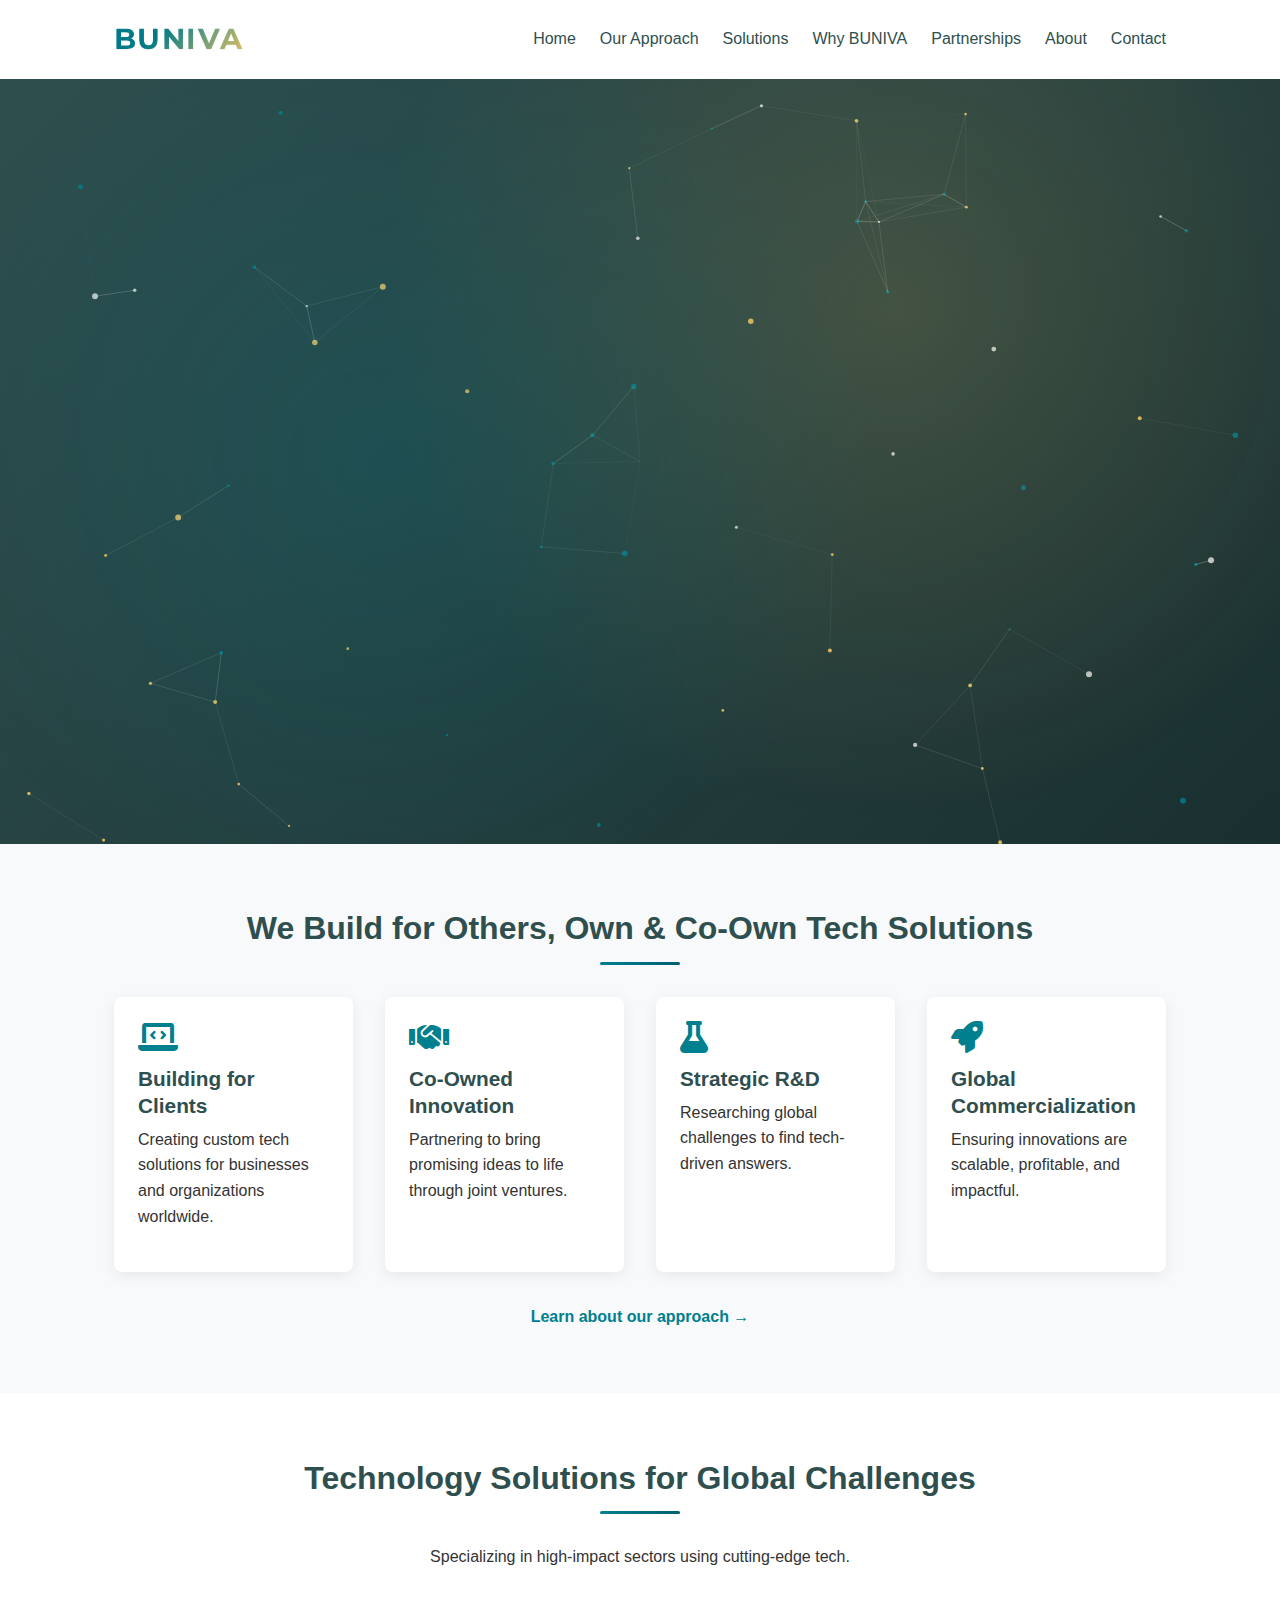
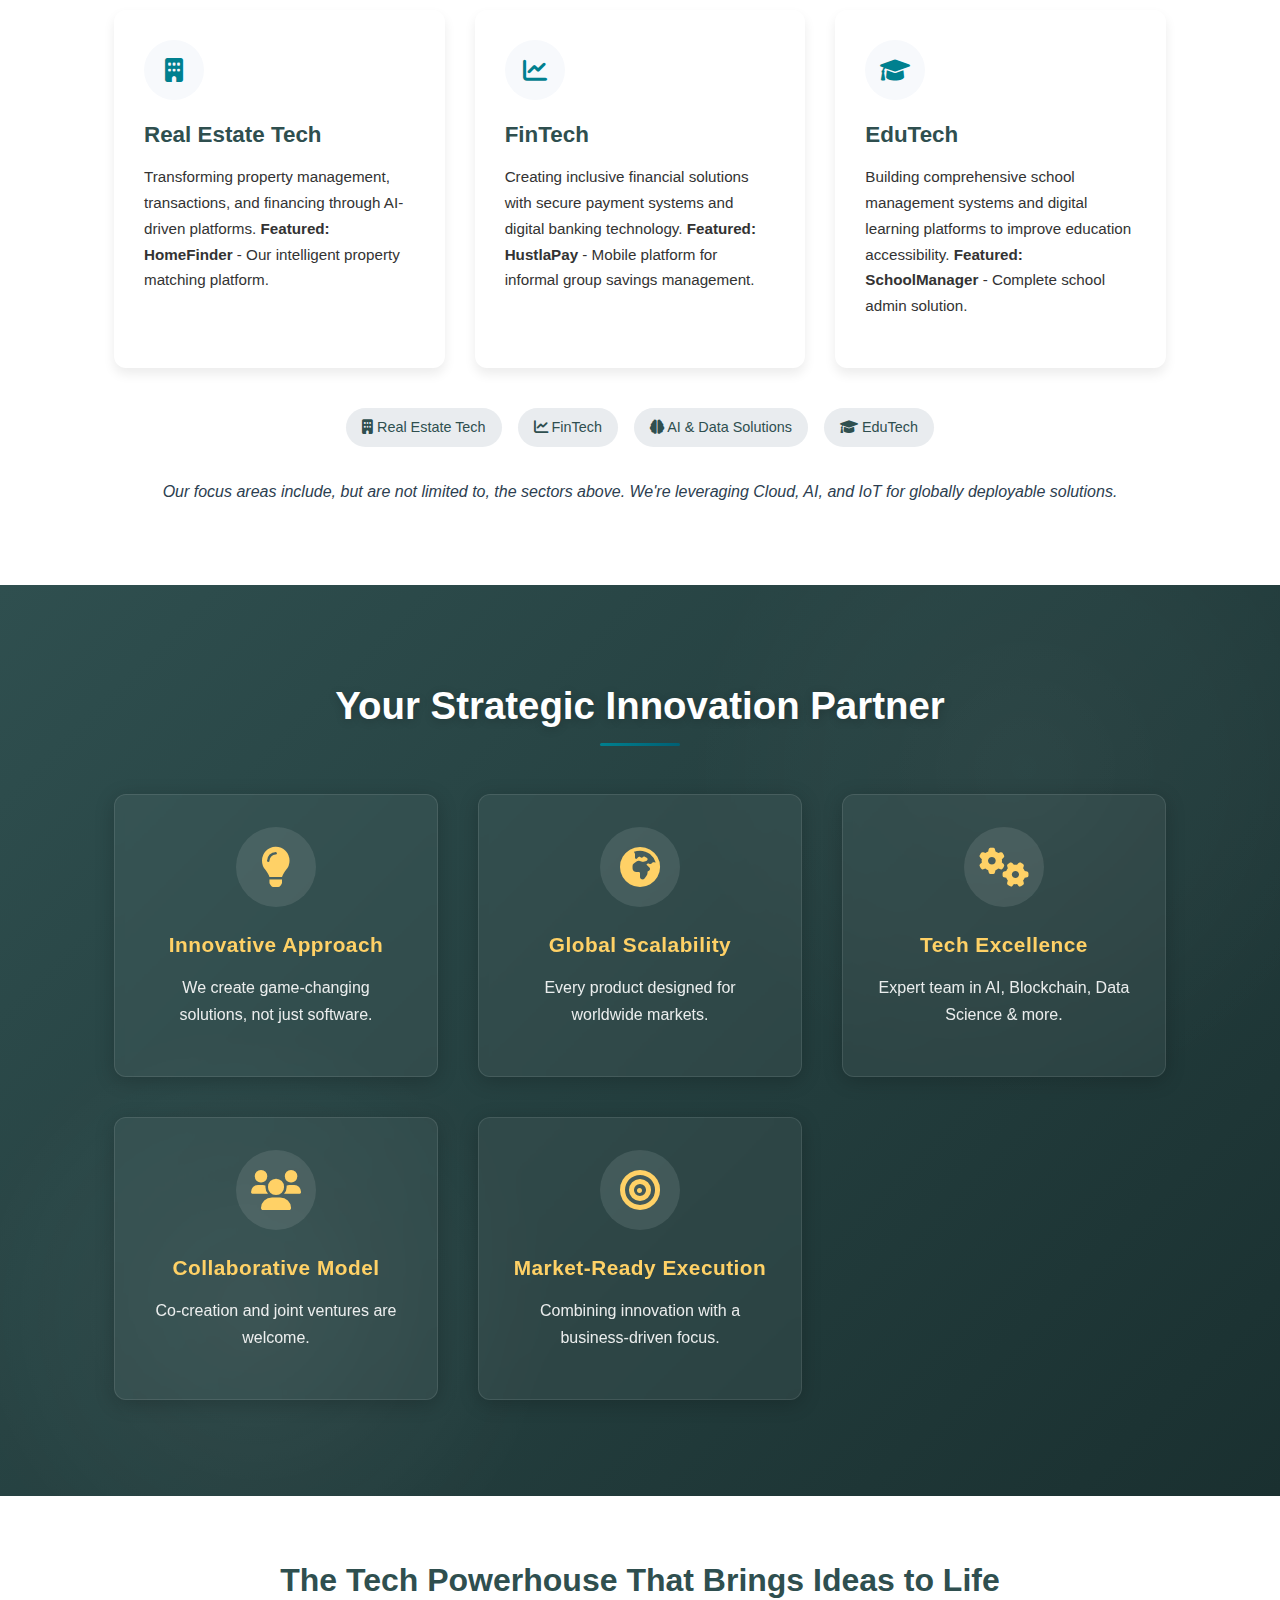
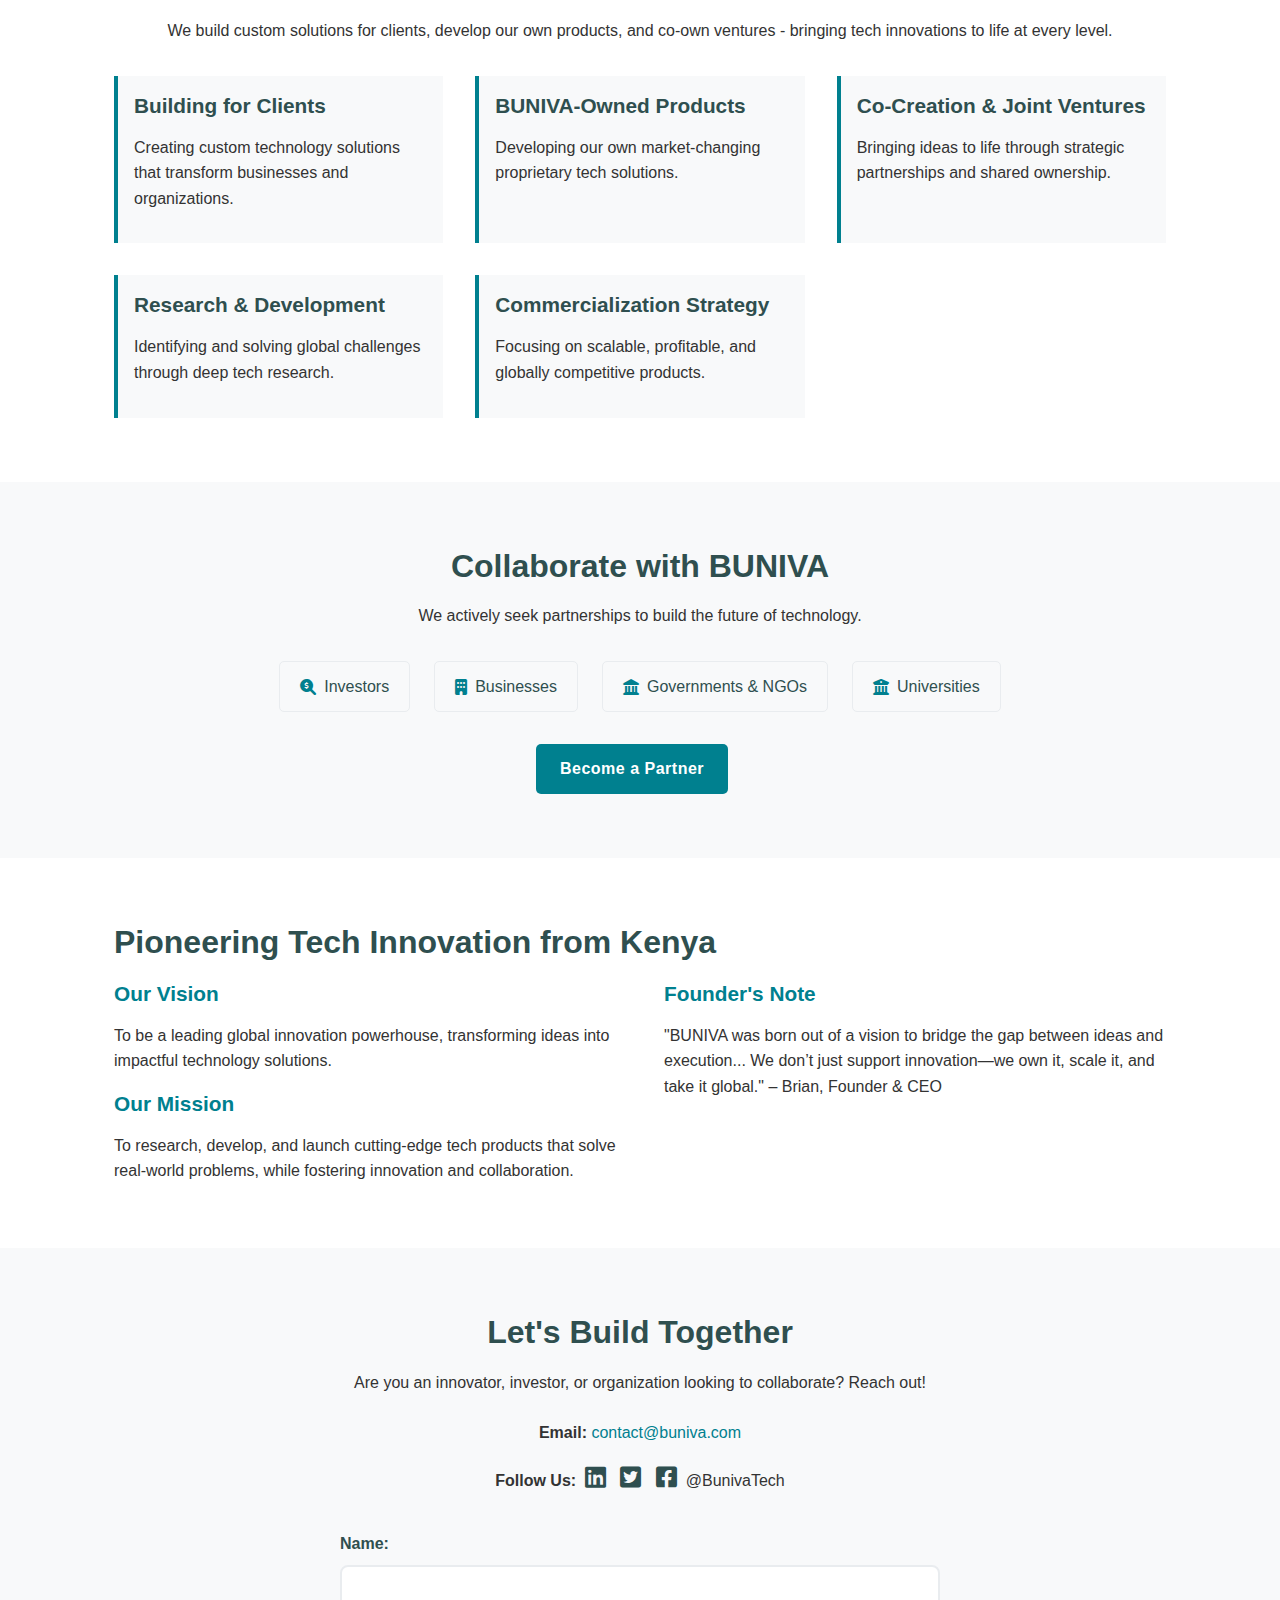
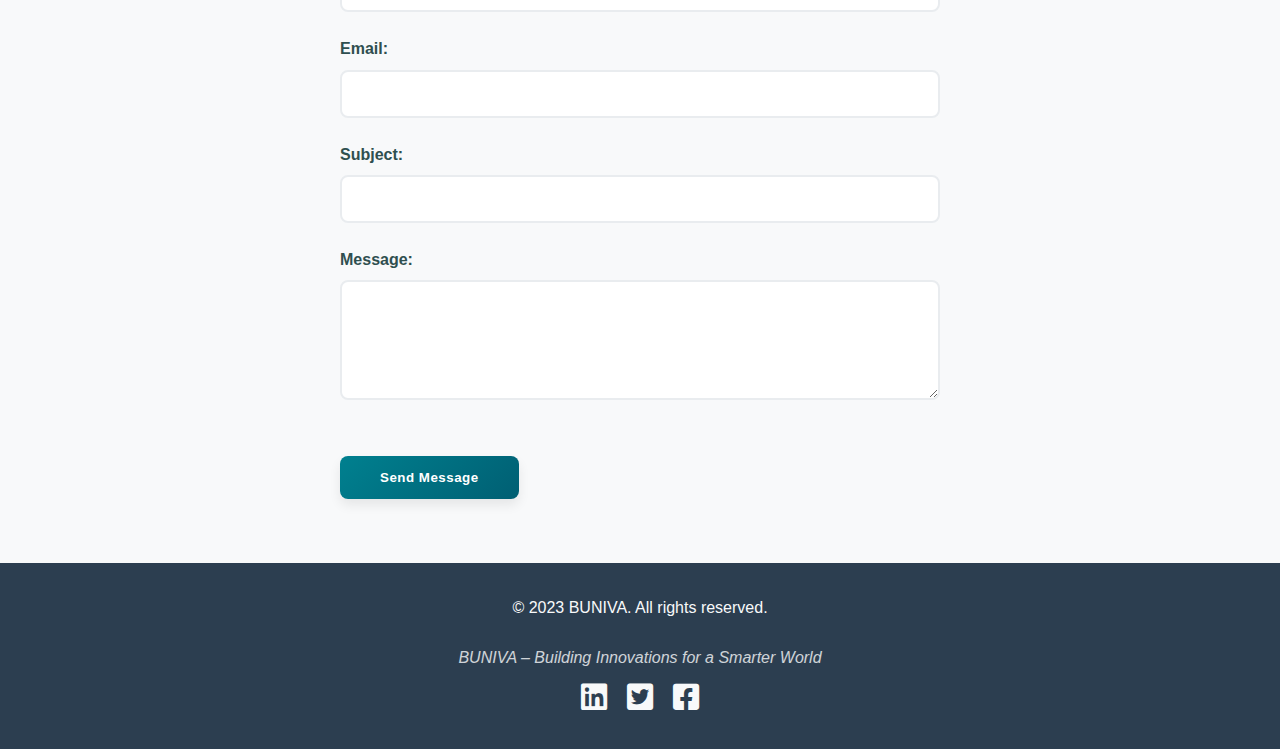
==== commit ee487bf6: "Update index.html" ====
--- a/index.html
+++ b/index.html
@@ -1,15 +1,125 @@
 <!DOCTYPE html>
 <html lang="en">
-<head>
-    <meta charset="UTF-8">
-    <meta name="viewport" content="width=device-width, initial-scale=1.0">    <title>BUNIVA - Building Innovations for a Smarter World</title>
+<head>    <meta charset="UTF-8">
+    <meta name="viewport" content="width=device-width, initial-scale=1.0">
+    <title>BUNIVA - Tech Innovation Hub Building Global Solutions | Kenya</title>
+    <meta name="description" content="BUNIVA is a Kenya-based tech powerhouse that builds custom solutions, develops proprietary products, and co-creates through strategic partnerships. Specializing in Real Estate Tech, FinTech, EduTech, and AI solutions.">
+    <meta name="keywords" content="tech innovation, product development, software solutions, Kenya tech company, real estate tech, fintech, edutech, AI solutions, tech partnerships">
+    
+    <!-- Canonical URL -->
+    <link rel="canonical" href="https://buniva.com/">
+    
+    <!-- Open Graph Tags for Social Media -->
+    <meta property="og:title" content="BUNIVA - Tech Innovation Hub Building Global Solutions">
+    <meta property="og:description" content="A tech powerhouse from Kenya that builds, owns, and co-owns impactful solutions for clients worldwide.">
+    <meta property="og:type" content="website">
+    <meta property="og:url" content="https://buniva.com/">
+    <meta property="og:image" content="https://buniva.com/images/buniva-social-card.jpg">
+    
+    <!-- Twitter Card data -->
+    <meta name="twitter:card" content="summary_large_image">
+    <meta name="twitter:title" content="BUNIVA - Tech Innovation Hub">
+    <meta name="twitter:description" content="Bringing Tech Ideas to Life at Global Scale">
+    <meta name="twitter:image" content="https://buniva.com/images/buniva-social-card.jpg">
+    
     <!-- Google Fonts for Logo and Headings -->
     <link rel="preconnect" href="https://fonts.googleapis.com">
     <link rel="preconnect" href="https://fonts.gstatic.com" crossorigin>
-    <link href="https://fonts.googleapis.com/css2?family=Montserrat:wght@400;500;600;700&family=Raleway:wght@400;500;600;700&display=swap" rel="stylesheet">
-    <link rel="stylesheet" href="style.css">
+    <link href="https://fonts.googleapis.com/css2?family=Montserrat:wght@400;500;600;700&family=Raleway:wght@400;500;600;700&display=swap" rel="stylesheet">    <link rel="stylesheet" href="style.css">
     <!-- Link to Font Awesome for icons -->
     <link rel="stylesheet" href="https://cdnjs.cloudflare.com/ajax/libs/font-awesome/6.0.0/css/all.min.css">
+    
+    <!-- Structured Data / Schema.org -->
+    <script type="application/ld+json">
+    {
+      "@context": "https://schema.org",
+      "@type": "Organization",
+      "name": "BUNIVA",
+      "url": "https://buniva.com",
+      "logo": "https://buniva.com/images/logo.png",
+      "description": "A tech powerhouse from Kenya that builds, owns, and co-owns impactful solutions for clients worldwide.",
+      "address": {
+        "@type": "PostalAddress",
+        "addressLocality": "Nairobi",
+        "addressRegion": "Kenya",
+        "addressCountry": "KE"
+      },
+      "contactPoint": {
+        "@type": "ContactPoint",
+        "contactType": "customer support",
+        "email": "contact@buniva.com"
+      },
+      "sameAs": [
+        "https://www.linkedin.com/company/buniva",
+        "https://twitter.com/BunivaTech",
+        "https://facebook.com/BunivaTech"
+      ],
+      "knowsAbout": ["Real Estate Technology", "Financial Technology", "Education Technology", "Artificial Intelligence", "Software Development", "Cloud Computing"]
+    }
+    </script>
+    
+    <!-- Service Schema -->
+    <script type="application/ld+json">
+    {
+      "@context": "https://schema.org",
+      "@type": "WebPage",
+      "speakable": {
+        "@type": "SpeakableSpecification",
+        "cssSelector": [".hero-section h1", ".subtitle", ".section-title"]
+      },
+      "mainEntity": {
+        "@type": "ProfessionalService",
+        "name": "BUNIVA Tech Innovation Hub",
+        "serviceType": "Technology Development Services",
+        "provider": {
+          "@type": "Organization",
+          "name": "BUNIVA"
+        },
+        "areaServed": {
+          "@type": "Country",
+          "name": "Global"
+        },
+        "hasOfferCatalog": {
+          "@type": "OfferCatalog",
+          "name": "Technology Solutions",
+          "itemListElement": [
+            {
+              "@type": "Offer",
+              "itemOffered": {
+                "@type": "Service",
+                "name": "Real Estate Technology",
+                "description": "AI-driven platforms for property management and transactions"
+              }
+            },
+            {
+              "@type": "Offer",
+              "itemOffered": {
+                "@type": "Service",
+                "name": "Financial Technology",
+                "description": "Inclusive financial solutions and digital banking technology"
+              }
+            },
+            {
+              "@type": "Offer",
+              "itemOffered": {
+                "@type": "Service",
+                "name": "Education Technology",
+                "description": "School management systems and digital learning platforms"
+              }
+            },
+            {
+              "@type": "Offer",
+              "itemOffered": {
+                "@type": "Service",
+                "name": "AI & Data Solutions",
+                "description": "Artificial intelligence and data-driven technology solutions"
+              }
+            }
+          ]
+        }
+      }
+    }
+    </script>
 </head>
 <body>
 
@@ -30,25 +140,23 @@
             </nav>
             <button class="nav-toggle-btn" id="nav-toggle-btn" aria-label="Open menu">☰</button>
         </div>
-    </header>
-
-    <main>        <!-- 1. Hero Section -->
-        <section id="home" class="hero-section">
-            <div id="particles-container" class="particles-container"></div>
-            <div class="hero-gradient-overlay"></div>
-            <div class="container">                <h1 class="dynamic-text">Bringing Tech Ideas to <span class="highlight">Life at Global Scale.</span></h1>
+    </header>    <main role="main">        <!-- 1. Hero Section -->
+        <section id="home" class="hero-section" aria-labelledby="hero-heading">
+            <div id="particles-container" class="particles-container" aria-hidden="true"></div>
+            <div class="hero-gradient-overlay" aria-hidden="true"></div>
+            <div class="container">                <h1 id="hero-heading" class="dynamic-text">Bringing Tech Ideas to <span class="highlight">Life at Global Scale.</span></h1>
                 <p class="subtitle">A tech powerhouse from Kenya that builds, owns, and co-owns impactful solutions for clients worldwide.</p>
                 <div class="cta-buttons">
-                    <a href="#solutions" class="btn btn-primary">Explore Solutions</a>
-                    <a href="#partnerships" class="btn btn-secondary">Partner With Us</a>
+                    <a href="#solutions" class="btn btn-primary" role="button">Explore Solutions</a>
+                    <a href="#partnerships" class="btn btn-secondary" role="button">Partner With Us</a>
                 </div>
             </div>
         </section><!-- What We Do Snippet -->
-        <section class="what-we-do-snippet">
-            <div class="container">                 <h2 class="section-title animate-on-scroll">We Build for Others, Own & Co-Own Tech Solutions</h2>
+        <section class="what-we-do-snippet" aria-labelledby="what-we-do-heading">
+            <div class="container">                 <h2 id="what-we-do-heading" class="section-title animate-on-scroll">We Build for Others, Own & Co-Own Tech Solutions</h2>
                  <div class="features-grid">
                      <div class="feature-item animate-on-scroll" data-delay="0">
-                         <i class="fas fa-laptop-code fa-2x"></i>
+                         <i class="fas fa-laptop-code fa-2x" aria-hidden="true"></i>
                          <h3>Building for Clients</h3>
                          <p>Creating custom tech solutions for businesses and organizations worldwide.</p>
                      </div>
@@ -71,35 +179,34 @@
                  <a href="#approach" class="link-more">Learn about our approach →</a>
             </div>
         </section>        <!-- 3. Solutions & Focus Areas -->
-        <section id="solutions" class="solutions-section">
-            <div class="container">
-                <h2 class="section-title animate-on-scroll">Technology Solutions for Global Challenges</h2>
+        <section id="solutions" class="solutions-section" aria-labelledby="solutions-heading">
+            <div class="container">
+                <h2 id="solutions-heading" class="section-title animate-on-scroll">Technology Solutions for Global Challenges</h2>
                 <p class="animate-on-scroll">Specializing in high-impact sectors using cutting-edge tech.</p>
                 
-                <!-- New detailed solutions cards -->                <div class="solutions-cards">
-                    <div class="solution-card animate-on-scroll" data-delay="100">
-                        <div class="solution-icon">
+                <!-- New detailed solutions cards -->                <div class="solutions-cards">                <article class="solution-card animate-on-scroll" data-delay="100">
+                        <div class="solution-icon" aria-hidden="true">
                             <i class="fas fa-building"></i>
                         </div>
                         <h3>Real Estate Tech</h3>
                         <p>Transforming property management, transactions, and financing through AI-driven platforms. <strong>Featured: HomeFinder</strong> - Our intelligent property matching platform.</p>
-                    </div>
+                    </article>
                     
-                    <div class="solution-card animate-on-scroll" data-delay="200">
-                        <div class="solution-icon">
+                    <article class="solution-card animate-on-scroll" data-delay="200">
+                        <div class="solution-icon" aria-hidden="true">
                             <i class="fas fa-chart-line"></i>
                         </div>
                         <h3>FinTech</h3>
                         <p>Creating inclusive financial solutions with secure payment systems and digital banking technology. <strong>Featured: HustlaPay</strong> - Mobile platform for informal group savings management.</p>
-                    </div>
+                    </article>
                     
-                    <div class="solution-card animate-on-scroll" data-delay="300">
-                        <div class="solution-icon">
+                    <article class="solution-card animate-on-scroll" data-delay="300">
+                        <div class="solution-icon" aria-hidden="true">
                             <i class="fas fa-graduation-cap"></i>
                         </div>
                         <h3>EduTech</h3>
                         <p>Building comprehensive school management systems and digital learning platforms to improve education accessibility. <strong>Featured: SchoolManager</strong> - Complete school admin solution.</p>
-                    </div>
+                    </article>
                 </div>
                   <div class="focus-areas-grid">
                     <div class="focus-area animate-on-scroll" data-delay="0"><i class="fas fa-building"></i> Real Estate Tech</div>
@@ -110,17 +217,16 @@
                 <p class="tech-highlight animate-on-scroll" data-delay="400">Our focus areas include, but are not limited to, the sectors above. We're leveraging Cloud, AI, and IoT for globally deployable solutions.</p>
             </div>
         </section><!-- 4. Why BUNIVA / UVP Highlights -->
-        <section id="why-buniva" class="why-buniva-section">
-            <div class="container">
-                <h2 class="section-title animate-on-scroll">Your Strategic Innovation Partner</h2>
-                <div class="benefits-grid">
-                    <div class="benefit-item animate-on-scroll" data-delay="0">
-                        <i class="fas fa-lightbulb fa-2x"></i>
+        <section id="why-buniva" class="why-buniva-section" aria-labelledby="why-buniva-heading">
+            <div class="container">
+                <h2 id="why-buniva-heading" class="section-title animate-on-scroll">Your Strategic Innovation Partner</h2>
+                <div class="benefits-grid" role="list">                    <div class="benefit-item animate-on-scroll" data-delay="0" role="listitem">
+                        <i class="fas fa-lightbulb fa-2x" aria-hidden="true"></i>
                         <h3>Innovative Approach</h3>
                         <p>We create game-changing solutions, not just software.</p>
                     </div>
-                    <div class="benefit-item animate-on-scroll" data-delay="150">
-                        <i class="fas fa-globe-africa fa-2x"></i>
+                    <div class="benefit-item animate-on-scroll" data-delay="150" role="listitem">
+                        <i class="fas fa-globe-africa fa-2x" aria-hidden="true"></i>
                         <h3>Global Scalability</h3>
                         <p>Every product designed for worldwide markets.</p>
                     </div>
@@ -141,18 +247,15 @@
                     </div>
                 </div>
             </div>
-        </section>
-
-        <!-- 2. Our Approach -->
-        <section id="approach" class="approach-section">
-            <div class="container">                <h2>The Tech Powerhouse That Brings Ideas to Life</h2>
+        </section>        <!-- 2. Our Approach -->
+        <section id="approach" class="approach-section" aria-labelledby="approach-heading">
+            <div class="container">                <h2 id="approach-heading">The Tech Powerhouse That Brings Ideas to Life</h2>
                 <p>We build custom solutions for clients, develop our own products, and co-own ventures - bringing tech innovations to life at every level.</p>
-                <div class="approach-details">
-                    <article>
+                <div class="approach-details" role="list">                    <article role="listitem">
                         <h3>Building for Clients</h3>
                         <p>Creating custom technology solutions that transform businesses and organizations.</p>
                     </article>
-                     <article>
+                     <article role="listitem">
                         <h3>BUNIVA-Owned Products</h3>
                         <p>Developing our own market-changing proprietary tech solutions.</p>
                     </article>
@@ -272,4 +375,4 @@
 
     
 </body>
-</html>+</html>
--- a/style.css
+++ b/style.css
@@ -32,9 +32,11 @@
     padding: 0;
 }
 
+/* Force light mode for the entire site regardless of system preferences */
 html {
     scroll-behavior: smooth; /* Smooth scroll for anchor links */
     font-size: var(--base-font-size);
+    color-scheme: light; /* Explicitly sets the color scheme to light */
 }
 
 body {
@@ -1093,4 +1095,4 @@
     height: 3px;
     background: var(--gradient-primary);
     border-radius: 2px;
-}+}
